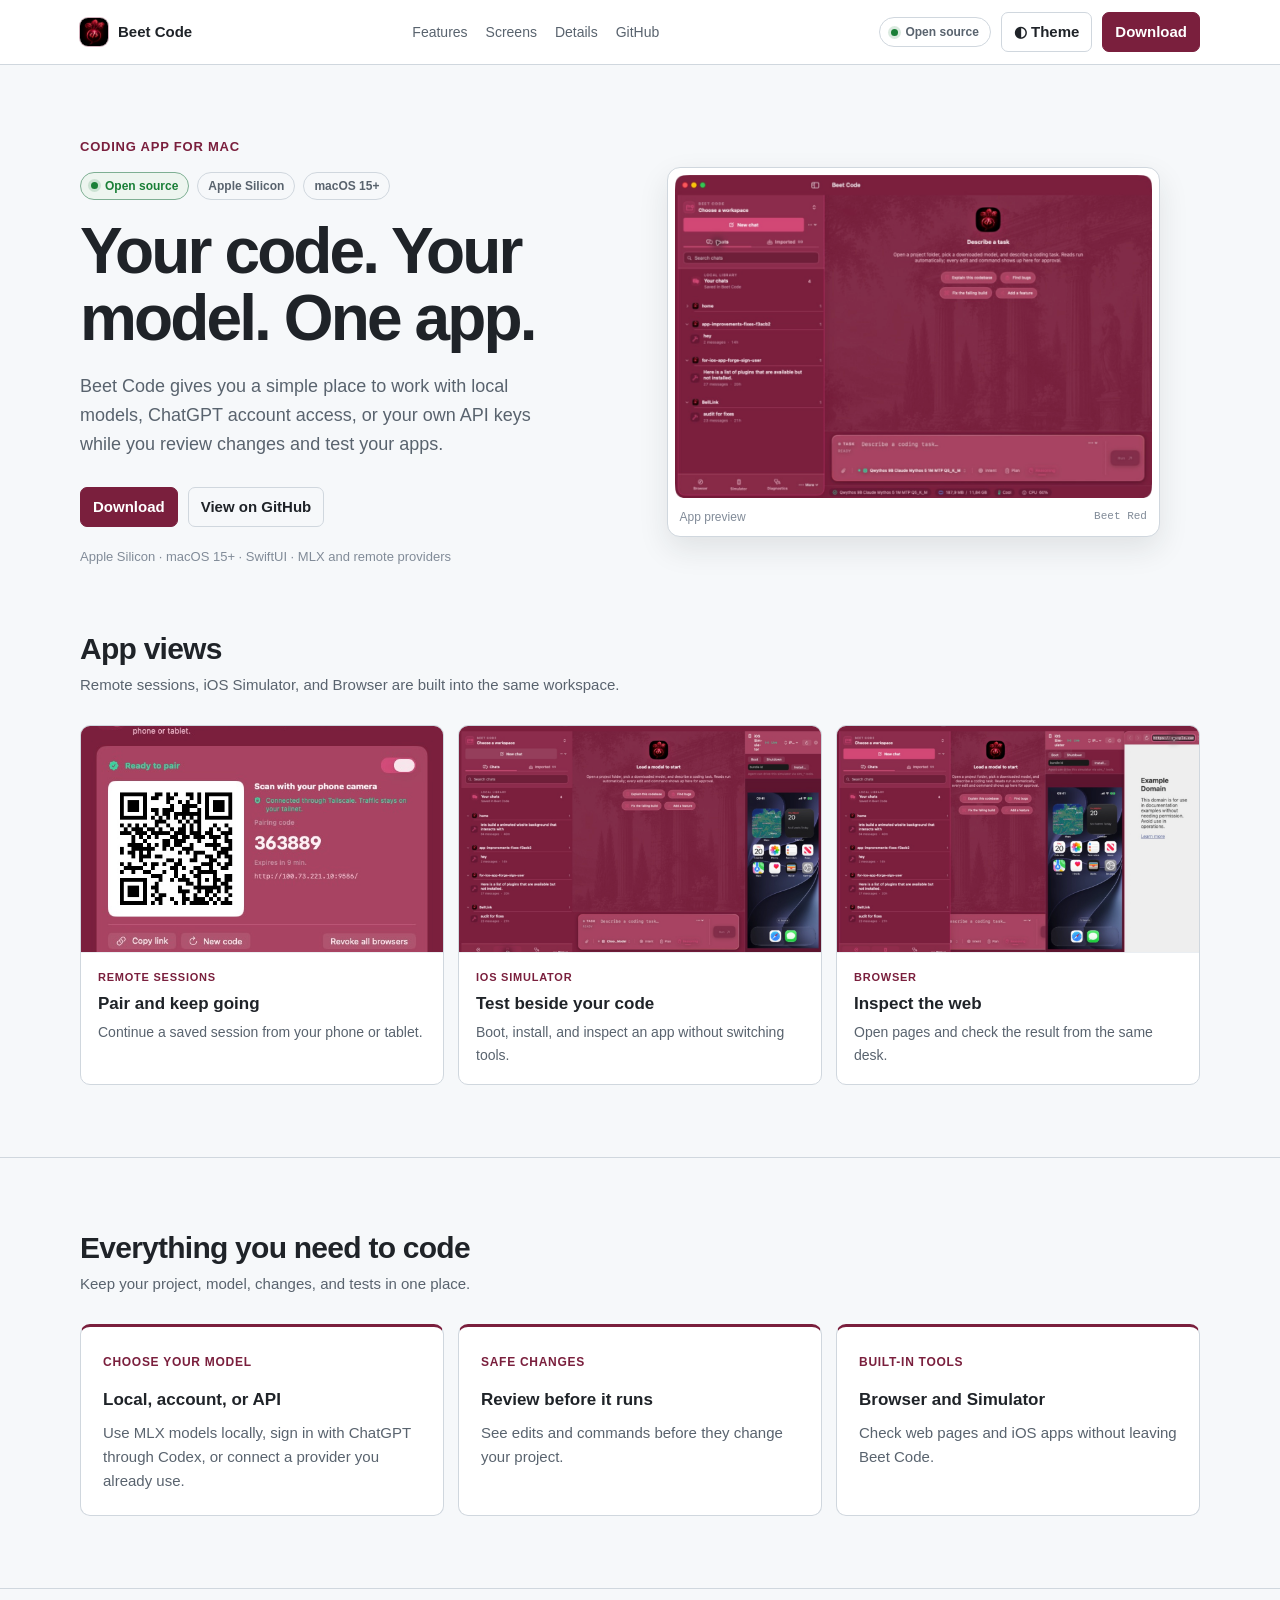
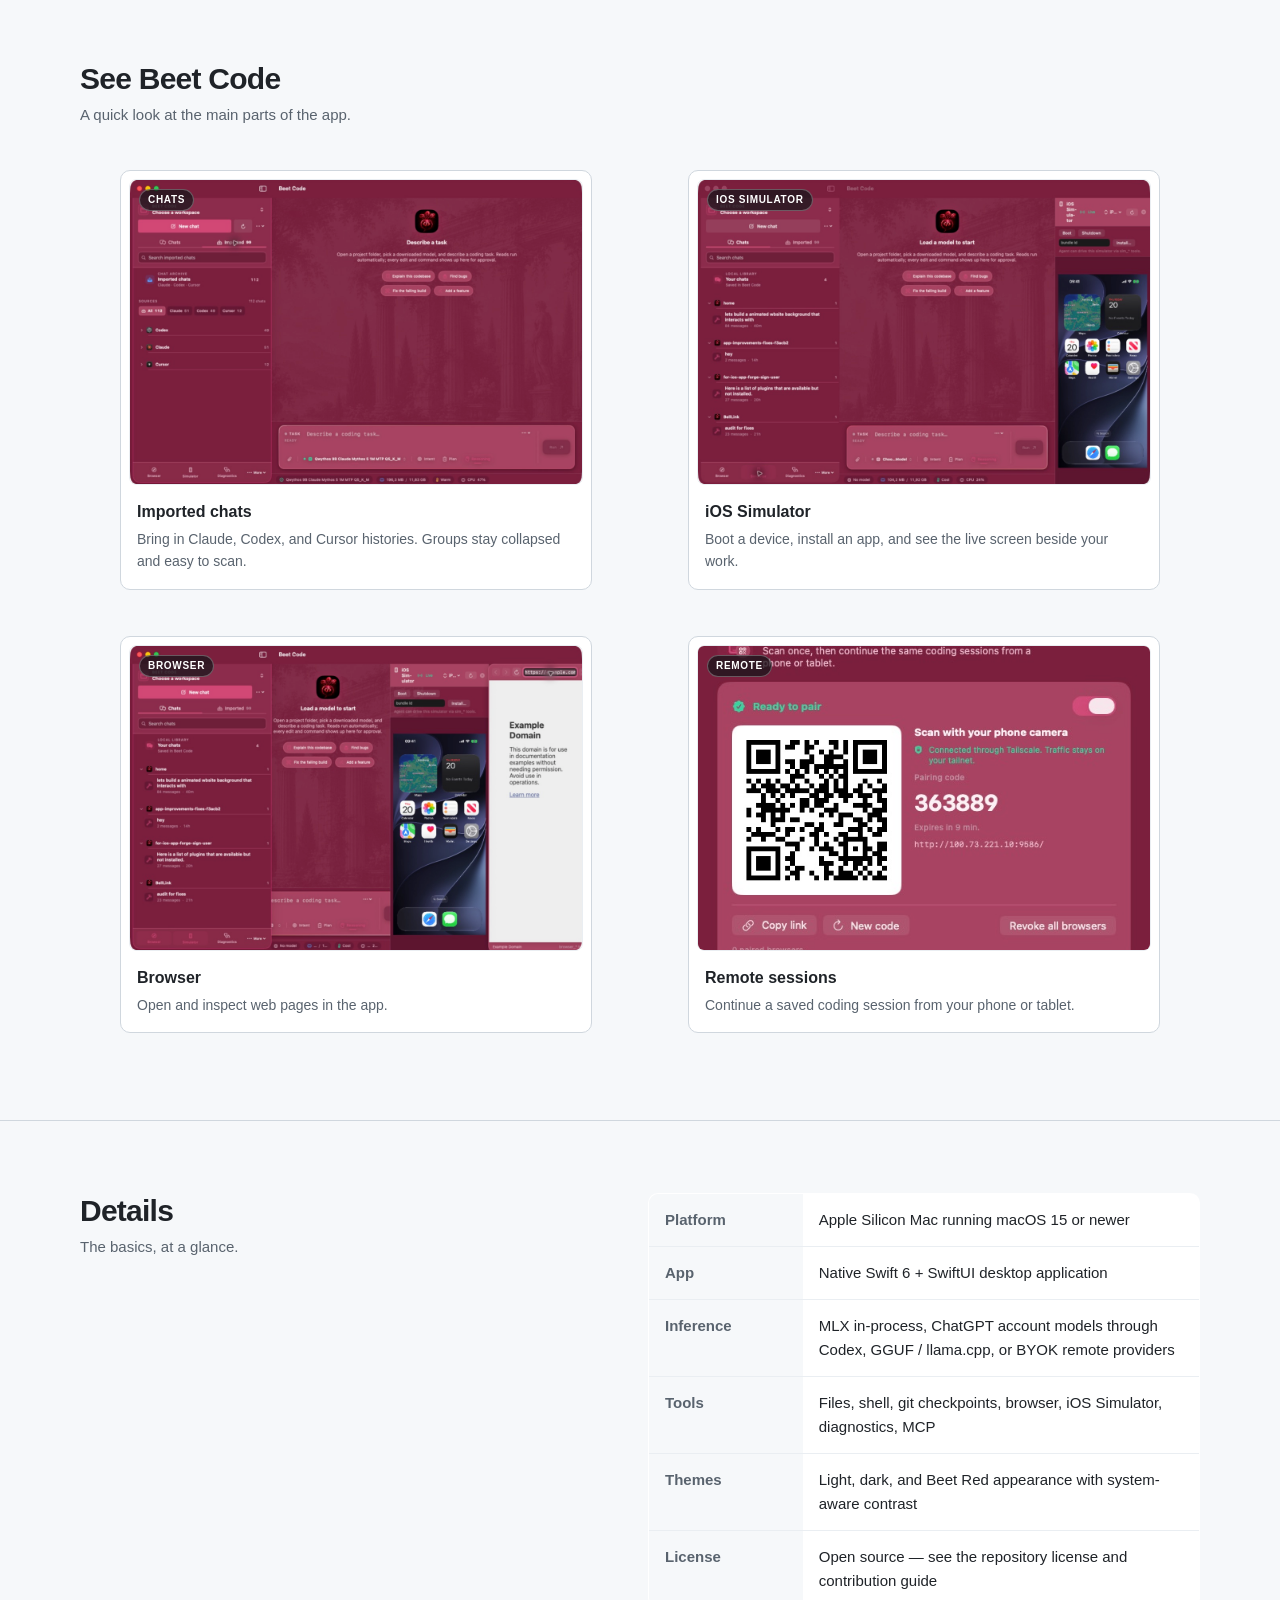
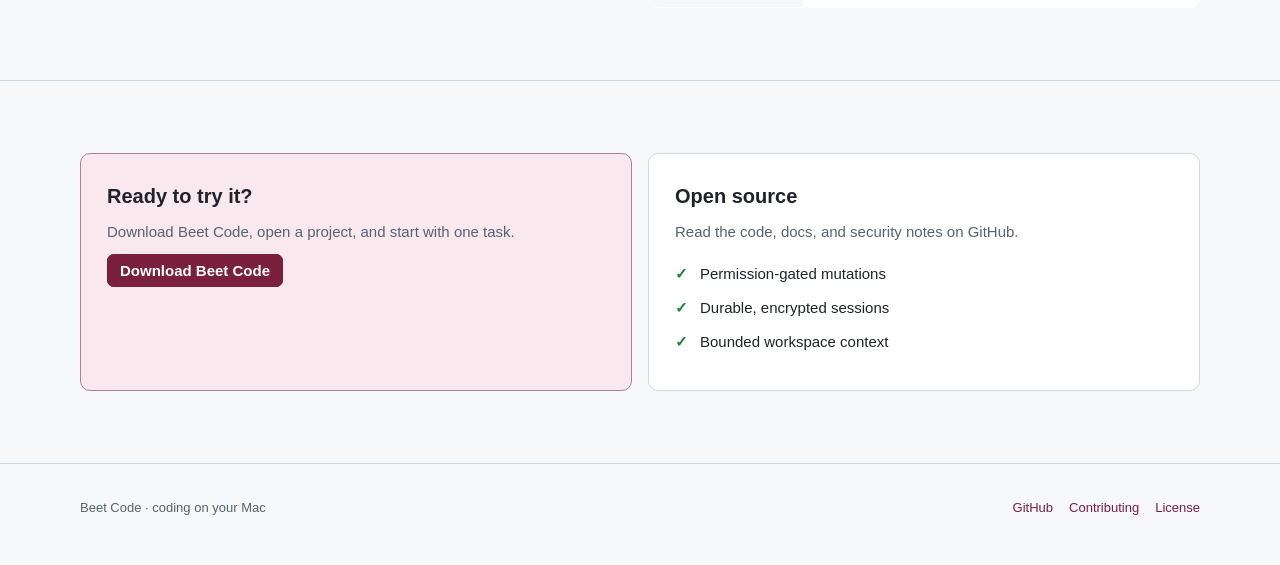
==== docs/index.html @ e8c5ac12 "release: BeetCode 0.9.2 native Dark default" ====
<!doctype html>
<html lang="en">
<head>
  <meta charset="utf-8">
  <meta name="viewport" content="width=device-width, initial-scale=1">
  <meta name="description" content="Beet Code is a native coding app for Mac with local models, ChatGPT account access, safe tools, imported chats, a browser, and an iOS Simulator.">
  <meta name="theme-color" content="#7a1f3d">
  <link rel="icon" href="previews/beetlogo.png" type="image/png">
  <title>Beet Code — Coding on your Mac</title>
  <style>
    :root {
      color-scheme: light;
      --bg: #f6f8fa;
      --canvas: #ffffff;
      --canvas-muted: #f6f8fa;
      --ink: #1f2328;
      --muted: #59636e;
      --subtle: #818b98;
      --border: #d0d7de;
      --border-muted: #eaeef2;
      --accent: #7a1f3d;
      --accent-strong: #5e1630;
      --accent-soft: #f9e8ee;
      --accent-ink: #7a1f3d;
      --success: #1a7f37;
      --shadow: 0 12px 30px rgba(31, 35, 40, .10);
      --radius: 10px;
      --max: 1120px;
    }

    :root[data-theme="dark"] {
      color-scheme: dark;
      --bg: #0d1117;
      --canvas: #161b22;
      --canvas-muted: #0d1117;
      --ink: #f0f6fc;
      --muted: #a9b4c0;
      --subtle: #7d8a98;
      --border: #30363d;
      --border-muted: #21262d;
      --accent: #d65d86;
      --accent-strong: #f08caf;
      --accent-soft: #351522;
      --accent-ink: #ffb3ca;
      --success: #3fb950;
      --shadow: 0 18px 42px rgba(0, 0, 0, .32);
    }

    * { box-sizing: border-box; }
    html { scroll-behavior: smooth; }
    body {
      margin: 0;
      background: var(--bg);
      color: var(--ink);
      font: 15px/1.6 -apple-system, BlinkMacSystemFont, "Segoe UI", sans-serif;
    }
    a { color: var(--accent-ink); text-decoration: none; }
    a:hover { text-decoration: underline; }
    img { display: block; max-width: 100%; }
    .wrap { width: min(var(--max), calc(100% - 40px)); margin: 0 auto; }

    .site-header {
      background: var(--canvas);
      border-bottom: 1px solid var(--border);
    }
    .nav {
      min-height: 64px;
      display: flex;
      align-items: center;
      justify-content: space-between;
      gap: 24px;
    }
    .brand { display: inline-flex; align-items: center; gap: 10px; color: var(--ink); font-weight: 650; }
    .brand:hover { text-decoration: none; }
    .brand-mark {
      width: 28px; height: 28px; border-radius: 8px; object-fit: cover;
      box-shadow: 0 0 0 1px color-mix(in srgb, var(--accent) 35%, transparent);
    }
    .nav-links { display: flex; align-items: center; gap: 18px; color: var(--muted); }
    .nav-links a { color: inherit; font-size: 14px; }
    .nav-actions { display: flex; align-items: center; gap: 10px; }
    .source-tag, .badge {
      display: inline-flex; align-items: center; gap: 7px;
      border: 1px solid var(--border); border-radius: 999px;
      background: var(--canvas); color: var(--muted);
      font-size: 12px; font-weight: 700; line-height: 1;
      padding: 8px 11px; white-space: nowrap;
    }
    .source-tag:hover { border-color: var(--accent); color: var(--accent-ink); text-decoration: none; }
    .source-dot { width: 7px; height: 7px; border-radius: 50%; background: var(--success); box-shadow: 0 0 0 3px color-mix(in srgb, var(--success) 16%, transparent); }
    .theme-button, .button {
      border: 1px solid var(--border);
      border-radius: 7px;
      background: var(--canvas);
      color: var(--ink);
      font: inherit;
      font-weight: 600;
      padding: 7px 12px;
      cursor: pointer;
    }
    .theme-button:hover, .button:hover { border-color: var(--accent); text-decoration: none; }
    .button.primary { background: var(--accent); border-color: var(--accent); color: #fff; }
    .button.primary:hover { background: var(--accent-strong); border-color: var(--accent-strong); }
    .button.subtle { background: var(--canvas-muted); }

    .hero { padding: 72px 0 64px; }
    .hero-grid { display: grid; grid-template-columns: minmax(0, .92fr) minmax(420px, 1.08fr); align-items: center; gap: 58px; }
    .eyebrow { color: var(--accent-ink); font-size: 13px; font-weight: 700; letter-spacing: .06em; text-transform: uppercase; }
    .hero-badges { display: flex; flex-wrap: wrap; gap: 8px; margin: 14px 0 18px; }
    .badge { padding: 7px 10px; background: var(--canvas-muted); }
    .badge.source { border-color: color-mix(in srgb, var(--success) 45%, var(--border)); color: var(--success); background: color-mix(in srgb, var(--success) 8%, var(--canvas)); }
    h1, h2, h3, p { margin-top: 0; }
    h1 { max-width: 620px; margin-bottom: 20px; font-size: clamp(42px, 5vw, 66px); line-height: 1.05; letter-spacing: -.045em; }
    .hero-copy { max-width: 570px; color: var(--muted); font-size: 18px; }
    .hero-actions { display: flex; flex-wrap: wrap; gap: 10px; margin: 28px 0 20px; }
    .hero-note { color: var(--subtle); font-size: 13px; }
    .preview-shell { padding: 7px; background: var(--canvas); border: 1px solid var(--border); border-radius: 13px; box-shadow: var(--shadow); }
    .preview-shell img { width: 100%; border-radius: 8px; }
    .preview-caption { display: flex; justify-content: space-between; gap: 12px; padding: 10px 5px 2px; color: var(--subtle); font-size: 12px; }

    .section { padding: 72px 0; border-top: 1px solid var(--border); }
    .section-heading { display: flex; justify-content: space-between; align-items: end; gap: 28px; margin-bottom: 28px; }
    h2 { margin-bottom: 6px; font-size: 30px; line-height: 1.2; letter-spacing: -.025em; }
    .section-intro { max-width: 660px; margin-bottom: 0; color: var(--muted); }
    .specs { width: 100%; border-collapse: collapse; overflow: hidden; border: 1px solid var(--border); border-radius: var(--radius); background: var(--canvas); }
    .specs th, .specs td { padding: 14px 16px; border-bottom: 1px solid var(--border-muted); text-align: left; vertical-align: top; }
    .specs tr:last-child th, .specs tr:last-child td { border-bottom: 0; }
    .specs th { width: 28%; color: var(--muted); font-weight: 600; background: var(--canvas-muted); }
    .specs td { color: var(--ink); }
    code, .mono { font-family: ui-monospace, SFMono-Regular, Menlo, monospace; font-size: .92em; }

    .feature-grid { display: grid; grid-template-columns: repeat(3, 1fr); gap: 14px; }
    .feature-card, .preview-card { padding: 22px; border: 1px solid var(--border); border-radius: var(--radius); background: var(--canvas); }
    .feature-card { border-top: 3px solid var(--accent); }
    .feature-card h3 { margin-bottom: 7px; font-size: 17px; }
    .feature-card p { margin-bottom: 0; color: var(--muted); }
    .feature-kicker { display: inline-block; margin-bottom: 14px; color: var(--accent-ink); font-size: 12px; font-weight: 700; letter-spacing: .06em; text-transform: uppercase; }

    .preview-grid { display: grid; grid-template-columns: repeat(2, 1fr); gap: 16px; }
    .preview-card { padding: 8px; overflow: hidden; transition: transform .16s ease, border-color .16s ease, box-shadow .16s ease; }
    .preview-card:hover { transform: translateY(-3px); border-color: color-mix(in srgb, var(--accent) 55%, var(--border)); box-shadow: var(--shadow); }
    .preview-image { position: relative; overflow: hidden; border-radius: 7px; }
    .preview-card img { width: 100%; aspect-ratio: 1.48; object-fit: cover; border-radius: 7px; border: 1px solid var(--border-muted); }
    .preview-tag { position: absolute; z-index: 1; top: 10px; left: 10px; padding: 5px 8px; border: 1px solid rgba(255,255,255,.28); border-radius: 999px; background: rgba(20, 22, 26, .72); color: #fff; font-size: 10px; font-weight: 800; letter-spacing: .07em; line-height: 1; }
    .preview-card figcaption { padding: 14px 8px 8px; }
    .preview-card h3 { margin-bottom: 3px; font-size: 16px; }
    .preview-card p { margin-bottom: 0; color: var(--muted); font-size: 14px; }

    .views { padding: 0 0 72px; }
    .view-grid { display: grid; grid-template-columns: repeat(3, 1fr); gap: 14px; }
    .view-card { display: block; overflow: hidden; border: 1px solid var(--border); border-radius: var(--radius); background: var(--canvas); color: var(--ink); transition: transform .16s ease, border-color .16s ease, box-shadow .16s ease; }
    .view-card:hover { transform: translateY(-3px); border-color: color-mix(in srgb, var(--accent) 55%, var(--border)); box-shadow: var(--shadow); text-decoration: none; }
    .view-card img { width: 100%; aspect-ratio: 1.6; object-fit: cover; border-bottom: 1px solid var(--border-muted); }
    .view-body { padding: 16px 17px 18px; }
    .view-label { display: block; margin-bottom: 4px; color: var(--accent-ink); font-size: 11px; font-weight: 800; letter-spacing: .07em; text-transform: uppercase; }
    .view-body h3 { margin-bottom: 4px; font-size: 17px; }
    .view-body p { margin-bottom: 0; color: var(--muted); font-size: 14px; }

    .split { display: grid; grid-template-columns: 1fr 1fr; gap: 16px; }
    .callout { padding: 26px; border: 1px solid var(--border); border-radius: var(--radius); background: var(--canvas); }
    .callout.accent { border-color: color-mix(in srgb, var(--accent) 45%, var(--border)); background: var(--accent-soft); }
    .callout h3 { margin-bottom: 8px; font-size: 20px; }
    .callout p { color: var(--muted); }
    .callout p:last-child { margin-bottom: 0; }
    .check-list { padding: 0; margin: 18px 0 0; list-style: none; }
    .check-list li { position: relative; padding-left: 25px; margin: 10px 0; }
    .check-list li::before { content: "✓"; position: absolute; left: 0; color: var(--success); font-weight: 800; }

    .site-footer { padding: 34px 0 46px; border-top: 1px solid var(--border); color: var(--muted); font-size: 13px; }
    .footer-row { display: flex; justify-content: space-between; gap: 20px; }
    .footer-links { display: flex; gap: 16px; }

    @media (max-width: 850px) {
      .nav-links { display: none; }
      .hero { padding-top: 46px; }
      .hero-grid, .split { grid-template-columns: 1fr; gap: 34px; }
      .feature-grid { grid-template-columns: 1fr; }
      .view-grid { grid-template-columns: 1fr; }
    }
    @media (max-width: 560px) {
      .wrap { width: min(var(--max), calc(100% - 28px)); }
      .nav { min-height: 58px; }
      .hero { padding-bottom: 46px; }
      h1 { font-size: 42px; }
      .hero-copy { font-size: 16px; }
      .preview-grid { grid-template-columns: 1fr; }
      .section { padding: 50px 0; }
      .section-heading, .footer-row { align-items: start; flex-direction: column; }
      .specs th, .specs td { display: block; width: 100%; padding: 10px 13px; }
      .specs th { padding-bottom: 2px; border-bottom: 0; }
      .specs td { padding-top: 2px; }
    }
  </style>
</head>
<body>
  <header class="site-header">
    <div class="wrap nav">
      <a class="brand" href="#top" aria-label="Beet Code home">
        <img class="brand-mark" src="previews/beetlogo.png" alt="">
        <span>Beet Code</span>
      </a>
      <nav class="nav-links" aria-label="Primary navigation">
        <a href="#features">Features</a>
        <a href="#previews">Screens</a>
        <a href="#specs">Details</a>
        <a href="https://github.com/Mesutcydev/beet-code">GitHub</a>
      </nav>
      <div class="nav-actions">
        <a class="source-tag" href="https://github.com/Mesutcydev/beet-code" aria-label="Open source repository"><span class="source-dot"></span>Open source</a>
        <button class="theme-button" id="theme-toggle" type="button" aria-label="Toggle color theme">◐ Theme</button>
        <a class="button primary" href="https://github.com/Mesutcydev/beet-code/releases/latest/download/BeetCode-0.9.2.zip">Download</a>
      </div>
    </div>
  </header>

  <main id="top">
    <section class="hero">
      <div class="wrap hero-grid">
        <div>
          <div class="eyebrow">Coding app for Mac</div>
          <div class="hero-badges" aria-label="Project details">
            <a class="badge source" href="https://github.com/Mesutcydev/beet-code"><span class="source-dot"></span>Open source</a>
            <span class="badge">Apple Silicon</span>
            <span class="badge">macOS 15+</span>
          </div>
          <h1>Your code. Your model. One app.</h1>
          <p class="hero-copy">Beet Code gives you a simple place to work with local models, ChatGPT account access, or your own API keys while you review changes and test your apps.</p>
          <div class="hero-actions">
            <a class="button primary" href="https://github.com/Mesutcydev/beet-code/releases/latest/download/BeetCode-0.9.2.zip">Download</a>
            <a class="button subtle" href="https://github.com/Mesutcydev/beet-code">View on GitHub</a>
          </div>
          <div class="hero-note">Apple Silicon · macOS 15+ · SwiftUI · MLX and remote providers</div>
        </div>
        <figure class="preview-shell">
          <img src="previews/homepage.jpg" alt="Beet Code homepage with chats, model composer, and Beet Red theme">
          <figcaption class="preview-caption"><span>App preview</span><span class="mono">Beet Red</span></figcaption>
        </figure>
      </div>
    </section>

    <section class="views" aria-labelledby="views-title">
      <div class="wrap">
        <div class="section-heading">
          <div>
            <h2 id="views-title">App views</h2>
            <p class="section-intro">Remote sessions, iOS Simulator, and Browser are built into the same workspace.</p>
          </div>
        </div>
        <div class="view-grid">
          <a class="view-card" href="#previews">
            <img src="previews/remote-pairing.jpg" alt="Remote sessions pairing screen with QR code" loading="lazy">
            <div class="view-body"><span class="view-label">Remote sessions</span><h3>Pair and keep going</h3><p>Continue a saved session from your phone or tablet.</p></div>
          </a>
          <a class="view-card" href="#previews">
            <img src="previews/simulator.jpg" alt="iOS Simulator live screen inside Beet Code" loading="lazy">
            <div class="view-body"><span class="view-label">iOS Simulator</span><h3>Test beside your code</h3><p>Boot, install, and inspect an app without switching tools.</p></div>
          </a>
          <a class="view-card" href="#previews">
            <img src="previews/browser.jpg" alt="Browser view inside Beet Code" loading="lazy">
            <div class="view-body"><span class="view-label">Browser</span><h3>Inspect the web</h3><p>Open pages and check the result from the same desk.</p></div>
          </a>
        </div>
      </div>
    </section>

    <section class="section" id="features">
      <div class="wrap">
        <div class="section-heading">
          <div>
            <h2>Everything you need to code</h2>
            <p class="section-intro">Keep your project, model, changes, and tests in one place.</p>
          </div>
        </div>
        <div class="feature-grid">
          <article class="feature-card">
            <span class="feature-kicker">Choose your model</span>
            <h3>Local, account, or API</h3>
            <p>Use MLX models locally, sign in with ChatGPT through Codex, or connect a provider you already use.</p>
          </article>
          <article class="feature-card">
            <span class="feature-kicker">Safe changes</span>
            <h3>Review before it runs</h3>
            <p>See edits and commands before they change your project.</p>
          </article>
          <article class="feature-card">
            <span class="feature-kicker">Built-in tools</span>
            <h3>Browser and Simulator</h3>
            <p>Check web pages and iOS apps without leaving Beet Code.</p>
          </article>
        </div>
      </div>
    </section>

    <section class="section" id="previews">
      <div class="wrap">
        <div class="section-heading">
          <div>
            <h2>See Beet Code</h2>
            <p class="section-intro">A quick look at the main parts of the app.</p>
          </div>
        </div>
        <div class="preview-grid">
          <figure class="preview-card">
            <div class="preview-image"><span class="preview-tag">CHATS</span><img src="previews/imported-chats.jpg" alt="Imported chats view with collapsed Codex, Claude, and Cursor groups" loading="lazy"></div>
            <figcaption><h3>Imported chats</h3><p>Bring in Claude, Codex, and Cursor histories. Groups stay collapsed and easy to scan.</p></figcaption>
          </figure>
          <figure class="preview-card">
            <div class="preview-image"><span class="preview-tag">IOS SIMULATOR</span><img src="previews/simulator.jpg" alt="Beet Code with an iOS Simulator panel showing a live iPhone screen" loading="lazy"></div>
            <figcaption><h3>iOS Simulator</h3><p>Boot a device, install an app, and see the live screen beside your work.</p></figcaption>
          </figure>
          <figure class="preview-card">
            <div class="preview-image"><span class="preview-tag">BROWSER</span><img src="previews/browser.jpg" alt="Beet Code with the in-app browser showing Example Domain" loading="lazy"></div>
            <figcaption><h3>Browser</h3><p>Open and inspect web pages in the app.</p></figcaption>
          </figure>
          <figure class="preview-card">
            <div class="preview-image"><span class="preview-tag">REMOTE</span><img src="previews/remote-pairing.jpg" alt="Remote Beet Code sessions pairing QR code and ready state" loading="lazy"></div>
            <figcaption><h3>Remote sessions</h3><p>Continue a saved coding session from your phone or tablet.</p></figcaption>
          </figure>
        </div>
      </div>
    </section>

    <section class="section" id="specs">
      <div class="wrap split">
        <div>
          <h2>Details</h2>
          <p class="section-intro">The basics, at a glance.</p>
        </div>
        <table class="specs">
          <tbody>
            <tr><th scope="row">Platform</th><td>Apple Silicon Mac running macOS 15 or newer</td></tr>
            <tr><th scope="row">App</th><td>Native Swift 6 + SwiftUI desktop application</td></tr>
            <tr><th scope="row">Inference</th><td>MLX in-process, ChatGPT account models through Codex, GGUF / llama.cpp, or BYOK remote providers</td></tr>
            <tr><th scope="row">Tools</th><td>Files, shell, git checkpoints, browser, iOS Simulator, diagnostics, MCP</td></tr>
            <tr><th scope="row">Themes</th><td>Light, dark, and Beet Red appearance with system-aware contrast</td></tr>
            <tr><th scope="row">License</th><td>Open source — see the repository license and contribution guide</td></tr>
          </tbody>
        </table>
      </div>
    </section>

    <section class="section">
      <div class="wrap split">
        <div class="callout accent">
          <h3>Ready to try it?</h3>
          <p>Download Beet Code, open a project, and start with one task.</p>
          <a class="button primary" href="https://github.com/Mesutcydev/beet-code/releases/latest/download/BeetCode-0.9.2.zip">Download Beet Code</a>
        </div>
        <div class="callout">
          <h3>Open source</h3>
          <p>Read the code, docs, and security notes on GitHub.</p>
          <ul class="check-list">
            <li>Permission-gated mutations</li>
            <li>Durable, encrypted sessions</li>
            <li>Bounded workspace context</li>
          </ul>
        </div>
      </div>
    </section>
  </main>

  <footer class="site-footer">
    <div class="wrap footer-row">
      <span>Beet Code · coding on your Mac</span>
      <div class="footer-links"><a href="https://github.com/Mesutcydev/beet-code">GitHub</a><a href="https://github.com/Mesutcydev/beet-code/blob/main/docs/CONTRIBUTING.md">Contributing</a><a href="https://github.com/Mesutcydev/beet-code/blob/main/LICENSE">License</a></div>
    </div>
  </footer>

  <script>
    (() => {
      const root = document.documentElement;
      const button = document.getElementById('theme-toggle');
      const stored = localStorage.getItem('beetcode-theme');
      if (stored) root.dataset.theme = stored;
      button.addEventListener('click', () => {
        const next = root.dataset.theme === 'dark' ? 'light' : 'dark';
        root.dataset.theme = next;
        localStorage.setItem('beetcode-theme', next);
      });
    })();
  </script>
</body>
</html>
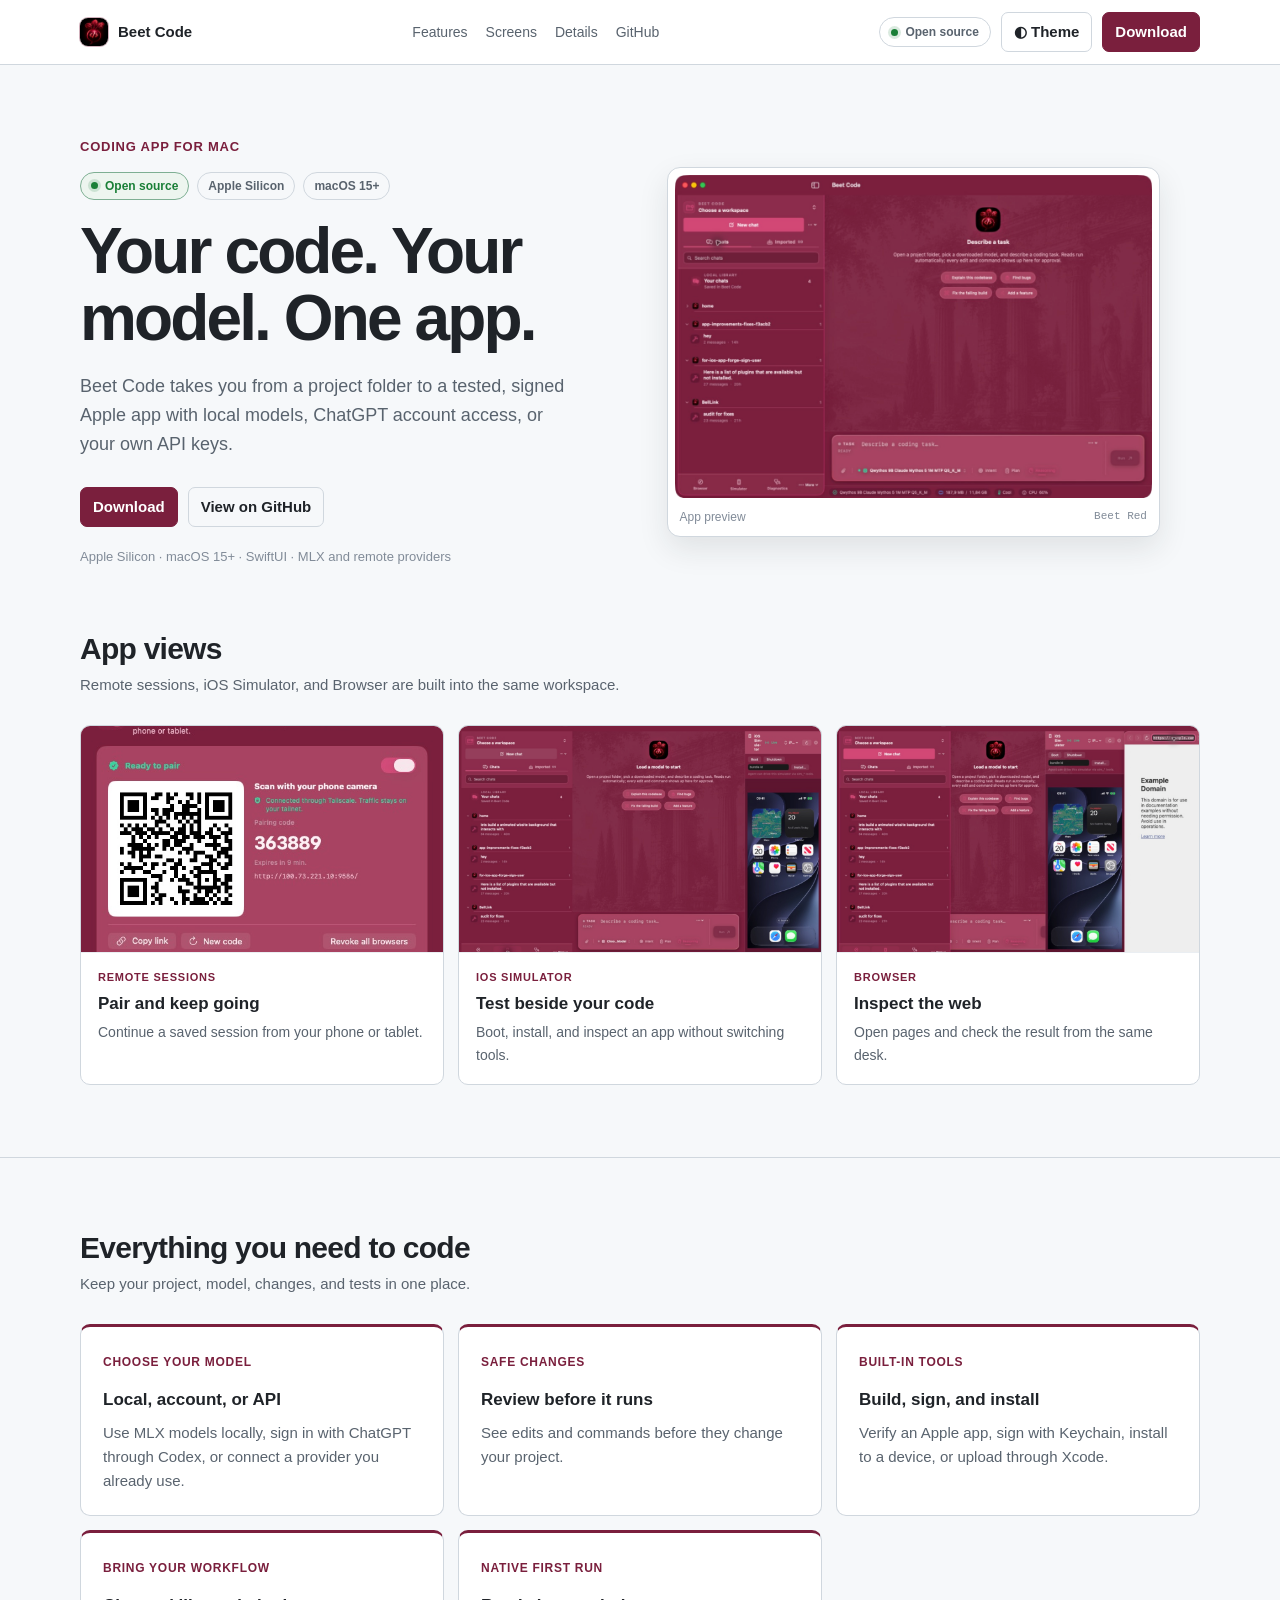
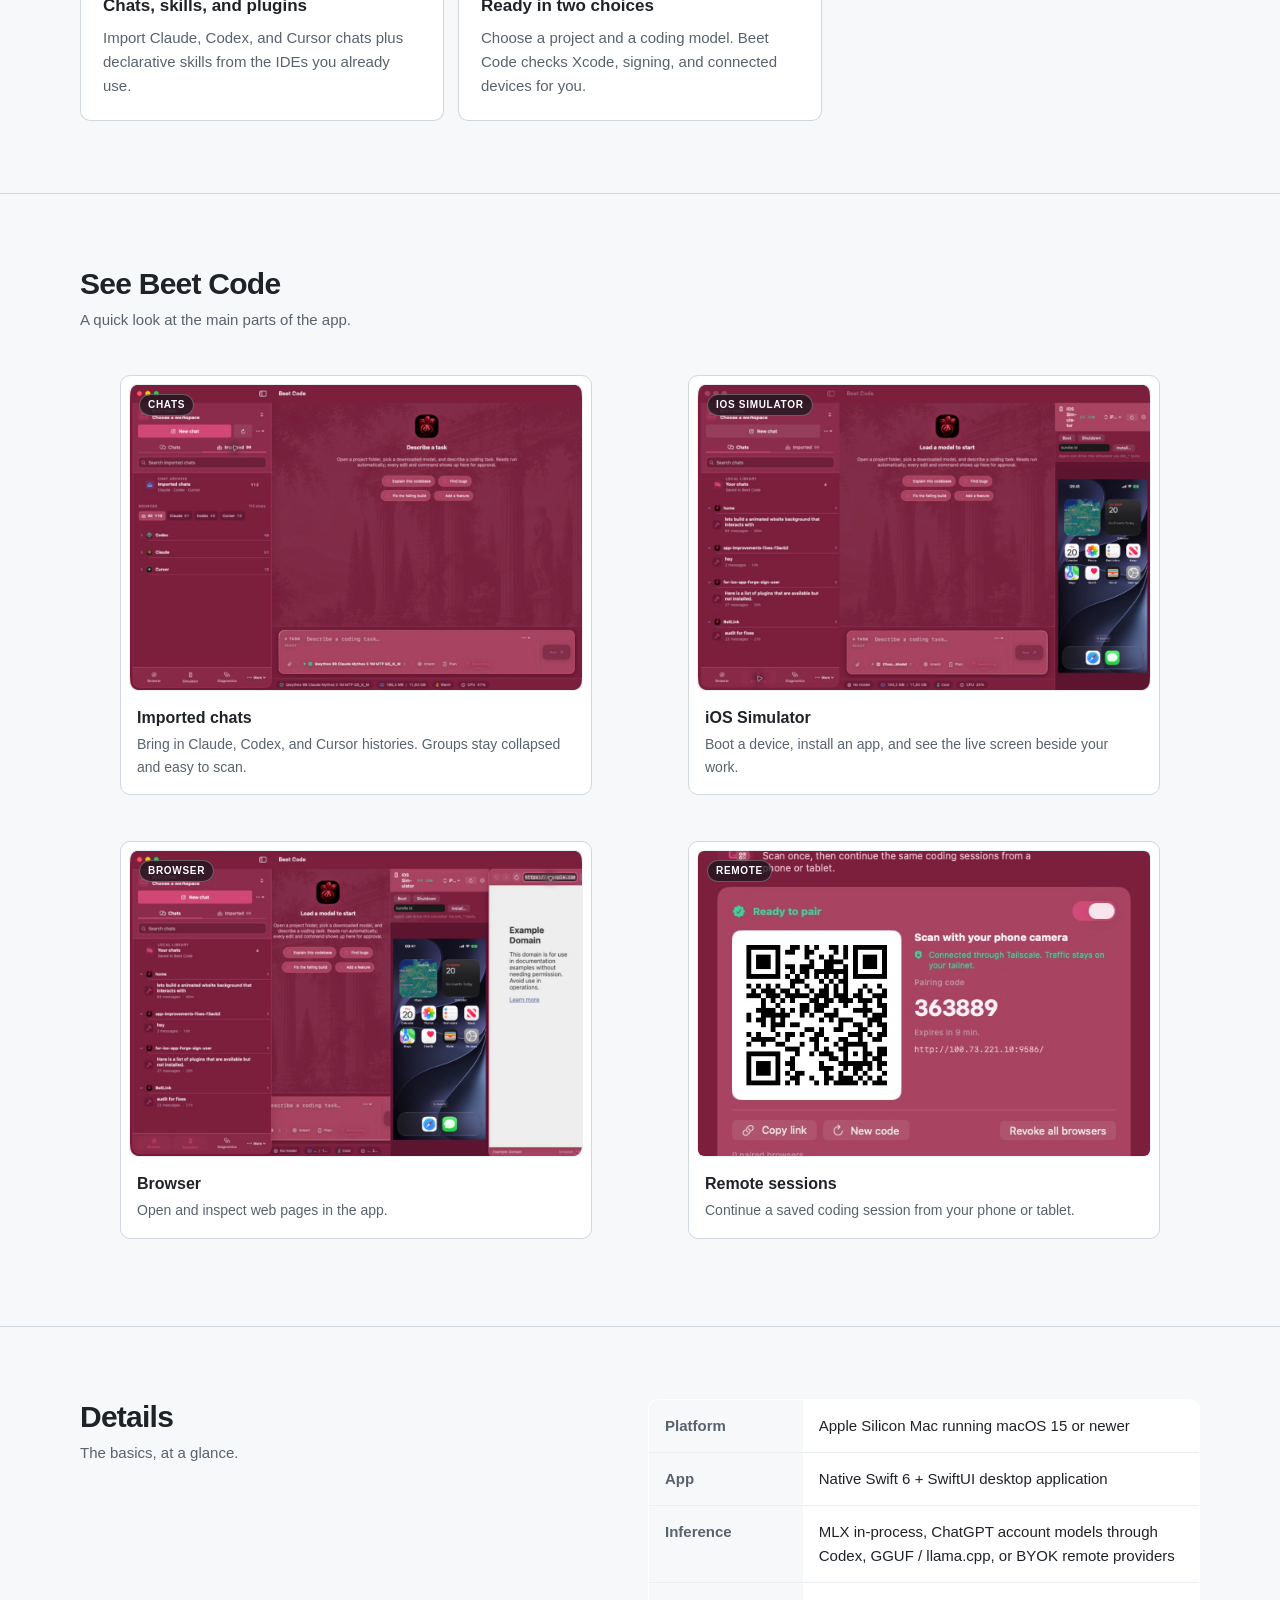
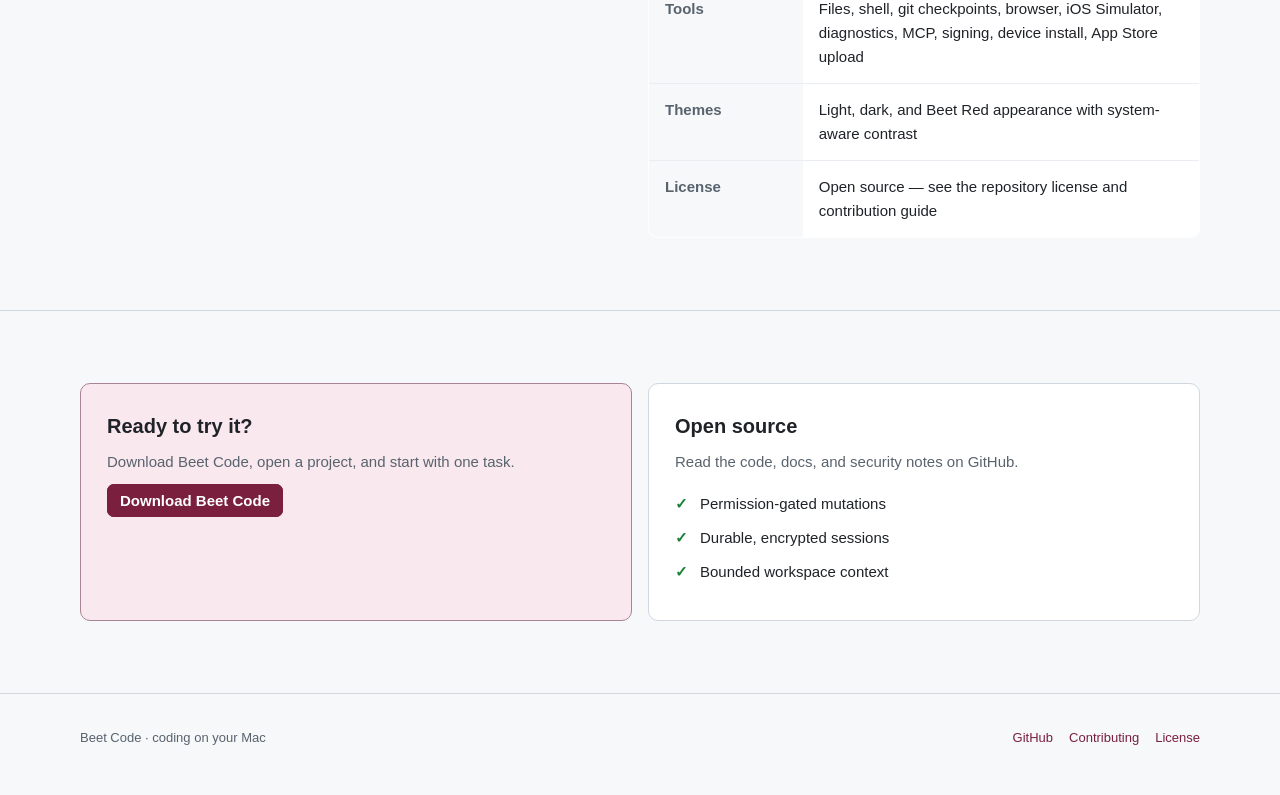
==== commit b990e8f8: "release: BeetCode 0.9.4 native delivery workflow" ====
--- a/docs/index.html
+++ b/docs/index.html
@@ -208,7 +208,7 @@
       <div class="nav-actions">
         <a class="source-tag" href="https://github.com/Mesutcydev/beet-code" aria-label="Open source repository"><span class="source-dot"></span>Open source</a>
         <button class="theme-button" id="theme-toggle" type="button" aria-label="Toggle color theme">◐ Theme</button>
-        <a class="button primary" href="https://github.com/Mesutcydev/beet-code/releases/latest/download/BeetCode-0.9.2.zip">Download</a>
+        <a class="button primary" href="https://github.com/Mesutcydev/beet-code/releases/latest/download/BeetCode-0.9.4.zip">Download</a>
       </div>
     </div>
   </header>
@@ -224,9 +224,9 @@
             <span class="badge">macOS 15+</span>
           </div>
           <h1>Your code. Your model. One app.</h1>
-          <p class="hero-copy">Beet Code gives you a simple place to work with local models, ChatGPT account access, or your own API keys while you review changes and test your apps.</p>
+          <p class="hero-copy">Beet Code takes you from a project folder to a tested, signed Apple app with local models, ChatGPT account access, or your own API keys.</p>
           <div class="hero-actions">
-            <a class="button primary" href="https://github.com/Mesutcydev/beet-code/releases/latest/download/BeetCode-0.9.2.zip">Download</a>
+            <a class="button primary" href="https://github.com/Mesutcydev/beet-code/releases/latest/download/BeetCode-0.9.4.zip">Download</a>
             <a class="button subtle" href="https://github.com/Mesutcydev/beet-code">View on GitHub</a>
           </div>
           <div class="hero-note">Apple Silicon · macOS 15+ · SwiftUI · MLX and remote providers</div>
@@ -284,8 +284,18 @@
           </article>
           <article class="feature-card">
             <span class="feature-kicker">Built-in tools</span>
-            <h3>Browser and Simulator</h3>
-            <p>Check web pages and iOS apps without leaving Beet Code.</p>
+            <h3>Build, sign, and install</h3>
+            <p>Verify an Apple app, sign with Keychain, install to a device, or upload through Xcode.</p>
+          </article>
+          <article class="feature-card">
+            <span class="feature-kicker">Bring your workflow</span>
+            <h3>Chats, skills, and plugins</h3>
+            <p>Import Claude, Codex, and Cursor chats plus declarative skills from the IDEs you already use.</p>
+          </article>
+          <article class="feature-card">
+            <span class="feature-kicker">Native first run</span>
+            <h3>Ready in two choices</h3>
+            <p>Choose a project and a coding model. Beet Code checks Xcode, signing, and connected devices for you.</p>
           </article>
         </div>
       </div>
@@ -331,7 +341,7 @@
             <tr><th scope="row">Platform</th><td>Apple Silicon Mac running macOS 15 or newer</td></tr>
             <tr><th scope="row">App</th><td>Native Swift 6 + SwiftUI desktop application</td></tr>
             <tr><th scope="row">Inference</th><td>MLX in-process, ChatGPT account models through Codex, GGUF / llama.cpp, or BYOK remote providers</td></tr>
-            <tr><th scope="row">Tools</th><td>Files, shell, git checkpoints, browser, iOS Simulator, diagnostics, MCP</td></tr>
+            <tr><th scope="row">Tools</th><td>Files, shell, git checkpoints, browser, iOS Simulator, diagnostics, MCP, signing, device install, App Store upload</td></tr>
             <tr><th scope="row">Themes</th><td>Light, dark, and Beet Red appearance with system-aware contrast</td></tr>
             <tr><th scope="row">License</th><td>Open source — see the repository license and contribution guide</td></tr>
           </tbody>
@@ -344,7 +354,7 @@
         <div class="callout accent">
           <h3>Ready to try it?</h3>
           <p>Download Beet Code, open a project, and start with one task.</p>
-          <a class="button primary" href="https://github.com/Mesutcydev/beet-code/releases/latest/download/BeetCode-0.9.2.zip">Download Beet Code</a>
+          <a class="button primary" href="https://github.com/Mesutcydev/beet-code/releases/latest/download/BeetCode-0.9.4.zip">Download Beet Code</a>
         </div>
         <div class="callout">
           <h3>Open source</h3>
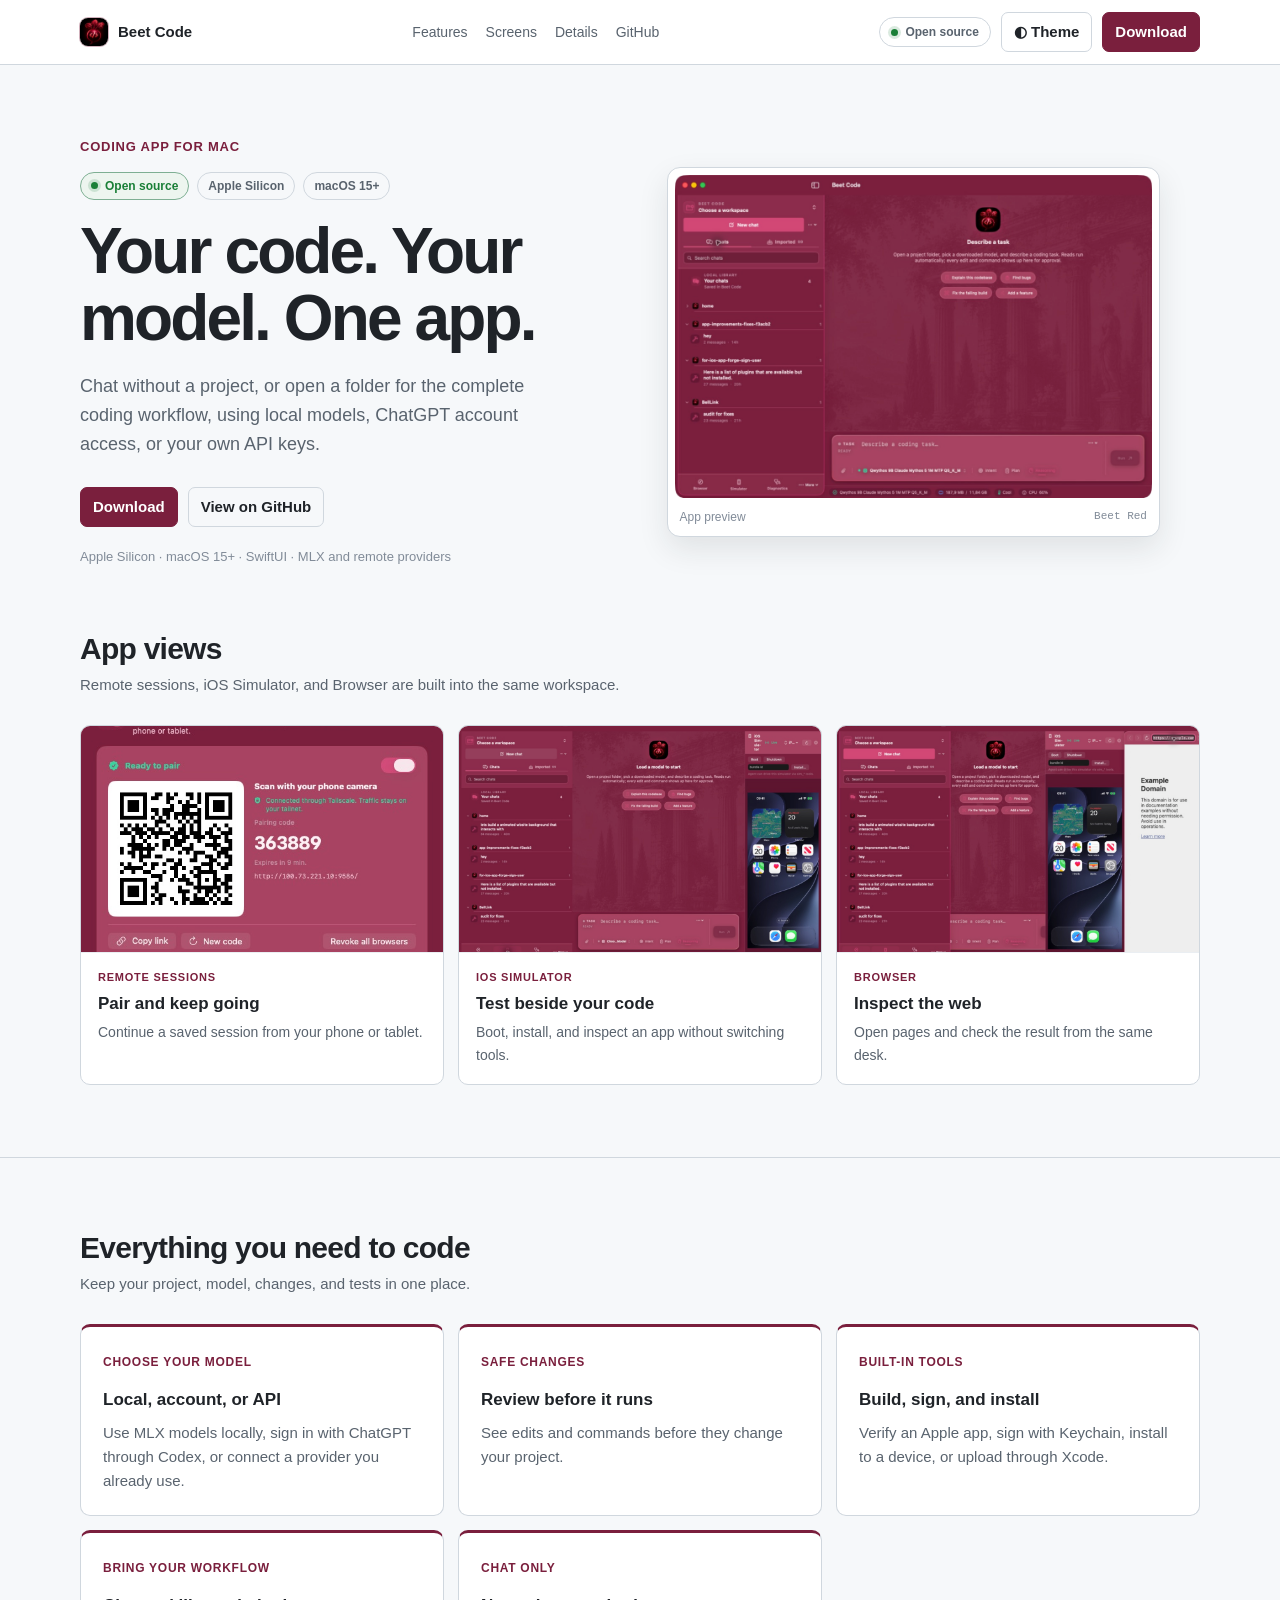
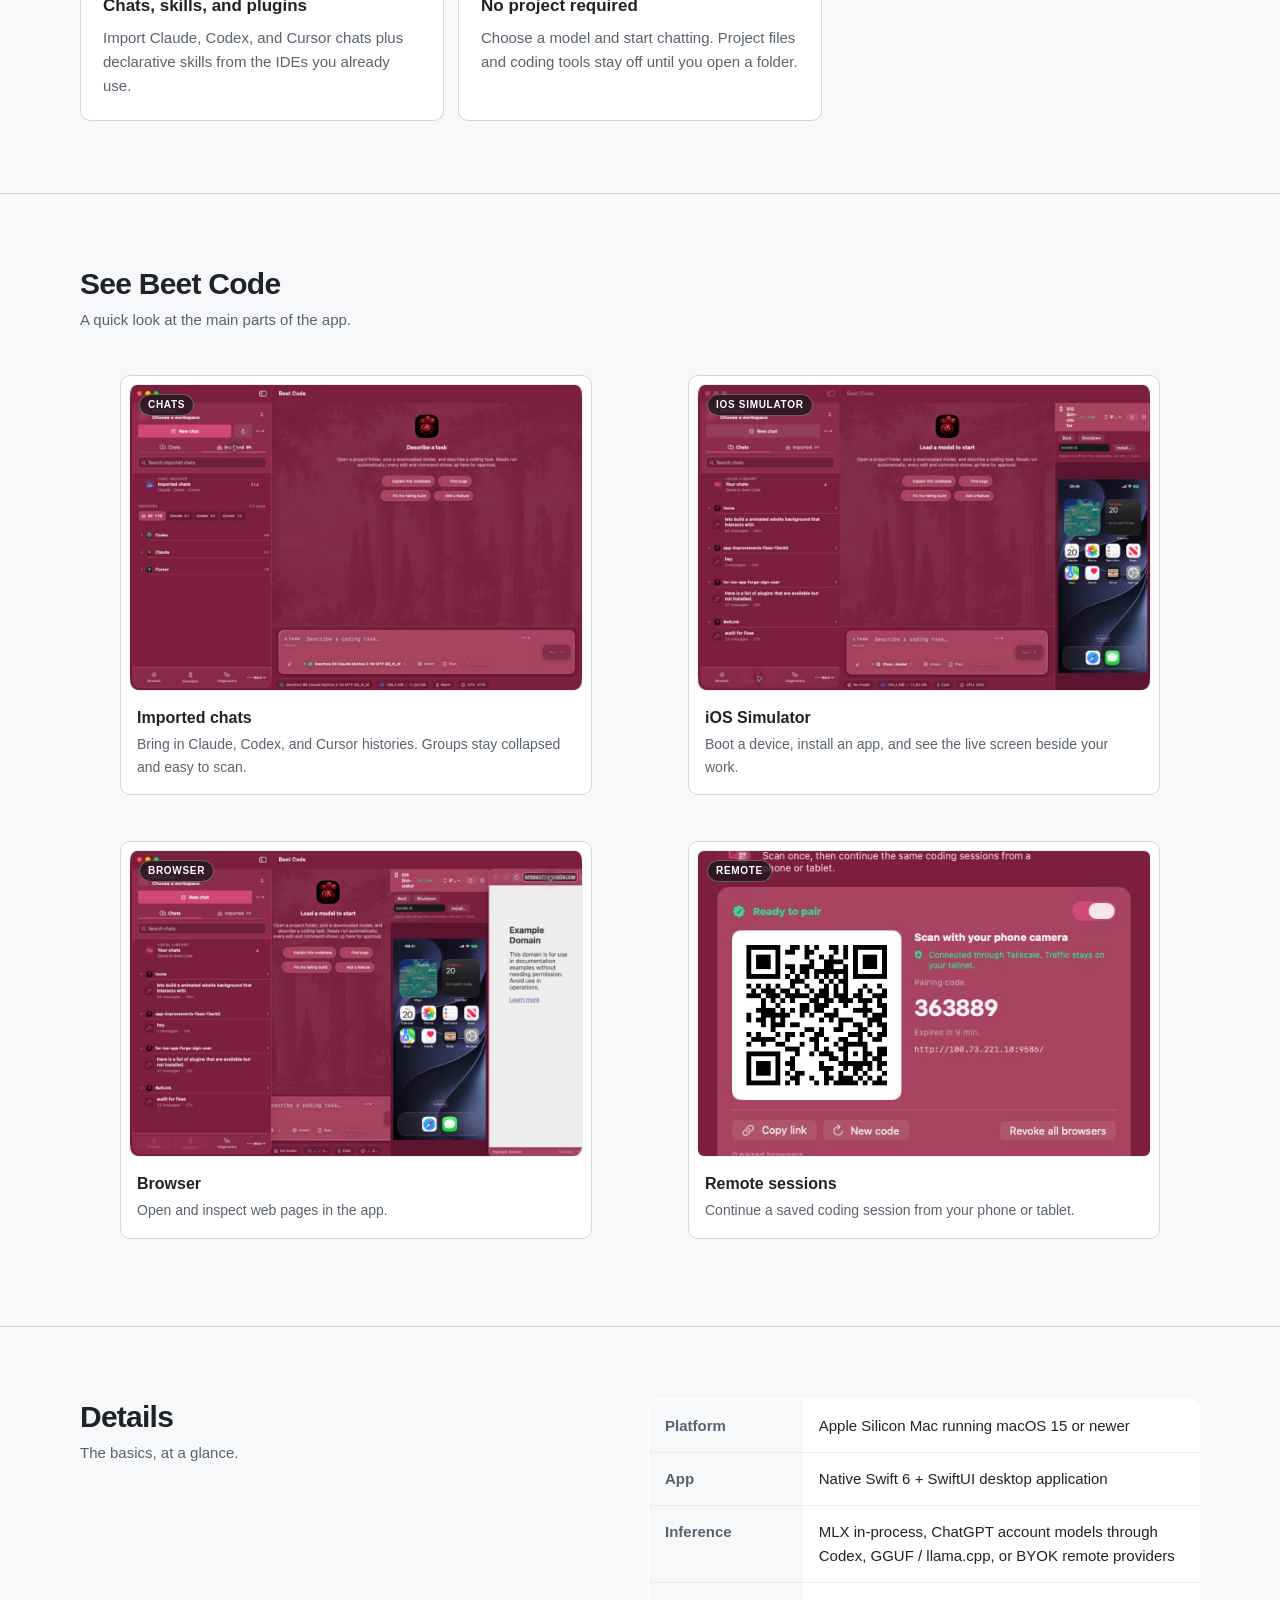
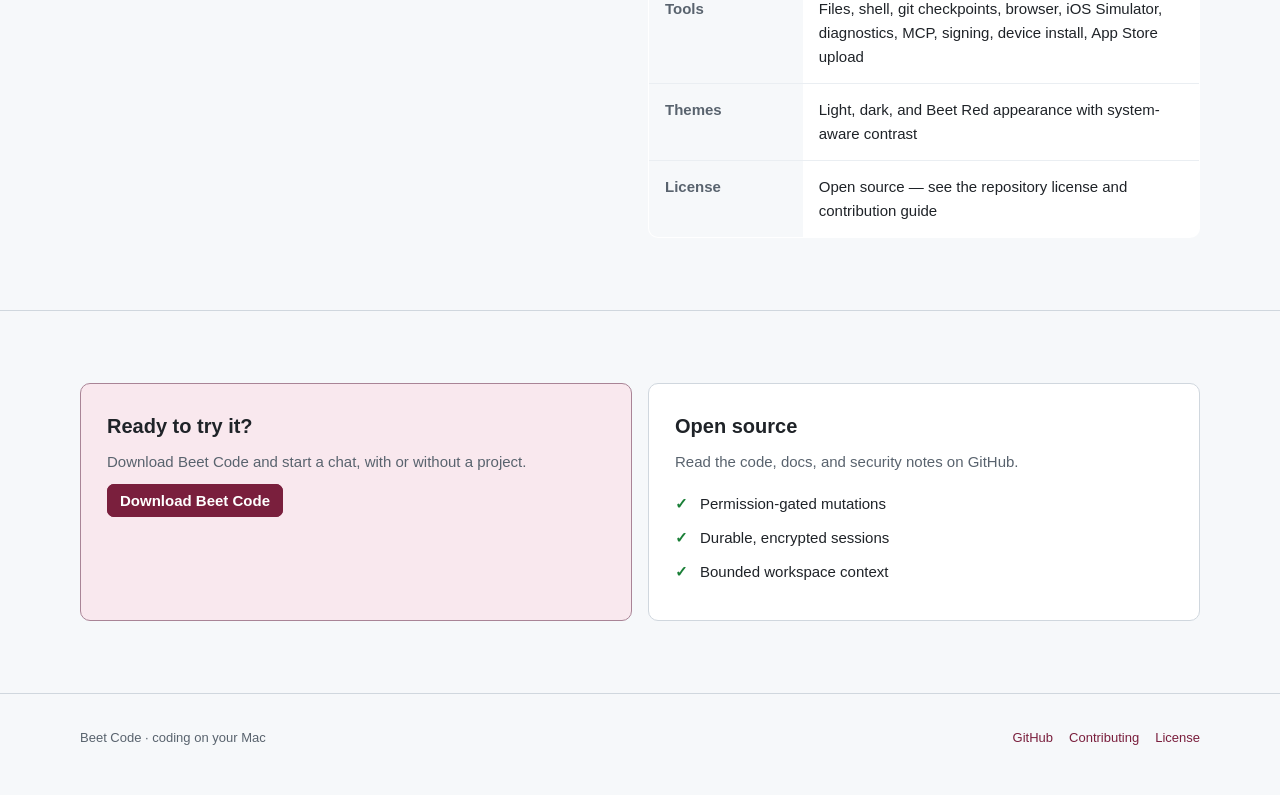
==== commit 7c704ce7: "release: Beet Code 0.9.6 chat-only mode" ====
--- a/docs/index.html
+++ b/docs/index.html
@@ -208,7 +208,7 @@
       <div class="nav-actions">
         <a class="source-tag" href="https://github.com/Mesutcydev/beet-code" aria-label="Open source repository"><span class="source-dot"></span>Open source</a>
         <button class="theme-button" id="theme-toggle" type="button" aria-label="Toggle color theme">◐ Theme</button>
-        <a class="button primary" href="https://github.com/Mesutcydev/beet-code/releases/latest/download/BeetCode-0.9.4.zip">Download</a>
+        <a class="button primary" href="https://github.com/Mesutcydev/beet-code/releases/latest/download/BeetCode-0.9.6.zip">Download</a>
       </div>
     </div>
   </header>
@@ -224,9 +224,9 @@
             <span class="badge">macOS 15+</span>
           </div>
           <h1>Your code. Your model. One app.</h1>
-          <p class="hero-copy">Beet Code takes you from a project folder to a tested, signed Apple app with local models, ChatGPT account access, or your own API keys.</p>
+          <p class="hero-copy">Chat without a project, or open a folder for the complete coding workflow, using local models, ChatGPT account access, or your own API keys.</p>
           <div class="hero-actions">
-            <a class="button primary" href="https://github.com/Mesutcydev/beet-code/releases/latest/download/BeetCode-0.9.4.zip">Download</a>
+            <a class="button primary" href="https://github.com/Mesutcydev/beet-code/releases/latest/download/BeetCode-0.9.6.zip">Download</a>
             <a class="button subtle" href="https://github.com/Mesutcydev/beet-code">View on GitHub</a>
           </div>
           <div class="hero-note">Apple Silicon · macOS 15+ · SwiftUI · MLX and remote providers</div>
@@ -293,9 +293,9 @@
             <p>Import Claude, Codex, and Cursor chats plus declarative skills from the IDEs you already use.</p>
           </article>
           <article class="feature-card">
-            <span class="feature-kicker">Native first run</span>
-            <h3>Ready in two choices</h3>
-            <p>Choose a project and a coding model. Beet Code checks Xcode, signing, and connected devices for you.</p>
+            <span class="feature-kicker">Chat only</span>
+            <h3>No project required</h3>
+            <p>Choose a model and start chatting. Project files and coding tools stay off until you open a folder.</p>
           </article>
         </div>
       </div>
@@ -353,8 +353,8 @@
       <div class="wrap split">
         <div class="callout accent">
           <h3>Ready to try it?</h3>
-          <p>Download Beet Code, open a project, and start with one task.</p>
-          <a class="button primary" href="https://github.com/Mesutcydev/beet-code/releases/latest/download/BeetCode-0.9.4.zip">Download Beet Code</a>
+          <p>Download Beet Code and start a chat, with or without a project.</p>
+          <a class="button primary" href="https://github.com/Mesutcydev/beet-code/releases/latest/download/BeetCode-0.9.6.zip">Download Beet Code</a>
         </div>
         <div class="callout">
           <h3>Open source</h3>
